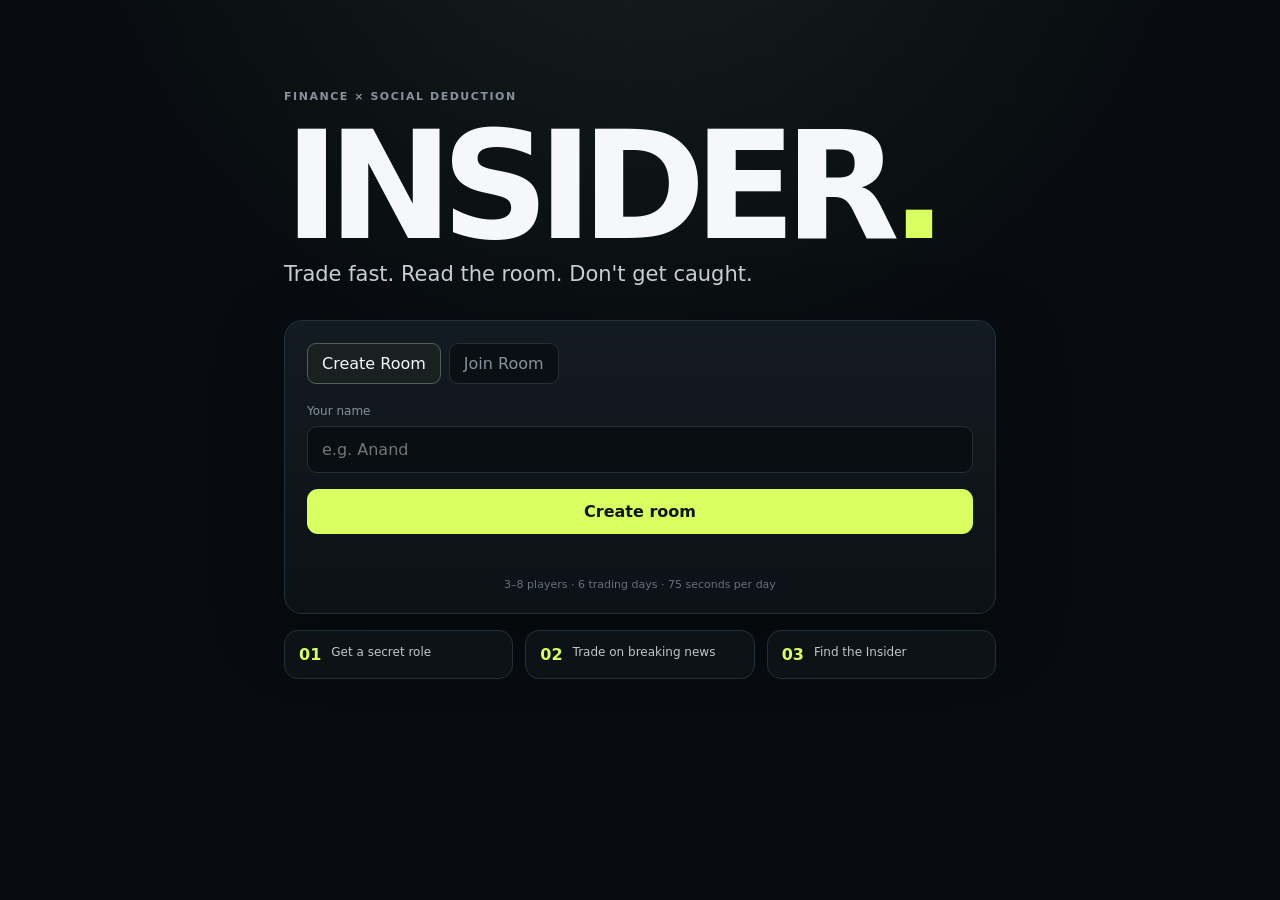
==== public/index.html @ 467c2cb7 "Rename index.html to public/index.html" ====
<!doctype html>
<html lang="en">
<head>
  <meta charset="utf-8" />
  <meta name="viewport" content="width=device-width,initial-scale=1" />
  <title>INSIDER — Finance Social Deduction</title>
  <link rel="stylesheet" href="/styles.css" />
</head>
<body>
  <div id="app">
    <section id="landing" class="screen active">
      <div class="landing-grid"></div>
      <div class="brand-block">
        <div class="eyebrow">FINANCE × SOCIAL DEDUCTION</div>
        <h1>INSIDER<span>.</span></h1>
        <p class="tagline">Trade fast. Read the room. Don't get caught.</p>
        <div class="card lobby-card">
          <div class="lobby-tabs">
            <button class="tab active" data-mode="create">Create Room</button>
            <button class="tab" data-mode="join">Join Room</button>
          </div>
          <label>Your name</label>
          <input id="nameInput" maxlength="18" placeholder="e.g. Anand" autocomplete="off" />
          <div id="joinRow" class="join-row hidden">
            <label>Room code</label>
            <input id="roomInput" maxlength="4" placeholder="ABCD" autocomplete="off" />
          </div>
          <button id="mainLobbyBtn" class="primary big">Create room</button>
          <div id="landingError" class="error"></div>
          <div class="micro">3–8 players · 6 trading days · 75 seconds per day</div>
        </div>
        <div class="howto">
          <div><strong>01</strong><span>Get a secret role</span></div>
          <div><strong>02</strong><span>Trade on breaking news</span></div>
          <div><strong>03</strong><span>Find the Insider</span></div>
        </div>
      </div>
    </section>

    <section id="game" class="screen">
      <header class="topbar">
        <div class="logo">INSIDER<span>.</span></div>
        <div class="room-chip">ROOM <strong id="roomCodeLabel">----</strong></div>
        <div class="day-chip"><span id="dayLabel">LOBBY</span></div>
        <div class="timer-wrap"><div id="timer" class="timer">--:--</div><div class="timer-label">MARKET OPEN</div></div>
      </header>

      <main class="game-shell">
        <aside class="left-panel">
          <div id="roleCard" class="role-card card"></div>
          <div class="card portfolio-card">
            <div class="section-label">YOUR PORTFOLIO</div>
            <div id="portfolioValue" class="portfolio-value">$10,000</div>
            <div id="portfolioDelta" class="delta flat">+0.00%</div>
            <div class="stat-row"><span>Cash</span><strong id="cashValue">$10,000</strong></div>
            <div class="stat-row"><span>Long value</span><strong id="longValue">$0</strong></div>
            <div class="stat-row"><span>Short liability</span><strong id="shortValue">$0</strong></div>
          </div>
          <div class="card players-card">
            <div class="section-label">PLAYERS <span id="playerCount">0/8</span></div>
            <div id="playersList" class="players-list"></div>
          </div>
        </aside>

        <section class="center-panel">
          <div id="lobbyPanel" class="center-card card"></div>
          <div id="marketPanel" class="hidden">
            <div class="news-card card">
              <div class="news-kicker">BREAKING NEWS · DAY <span id="newsDay">1</span></div>
              <h2 id="newsTitle">Market opens.</h2>
              <p id="newsText">Headline loading...</p>
              <div id="insiderIntel" class="insider-intel hidden"></div>
            </div>
            <div class="market-grid" id="marketGrid"></div>
            <div class="orders-card card">
              <div class="orders-head">
                <div><div class="section-label">ORDER TICKETS</div><div class="subtle">Orders resolve together at the close.</div></div>
                <div id="ordersStatus" class="order-status">No orders</div>
              </div>
              <div id="ordersList" class="orders-list"></div>
            </div>
            <div id="regulatorPanel" class="card regulator-panel hidden"></div>
            <div id="betweenPanel" class="card between-panel hidden"></div>
            <div id="finishedPanel" class="card finished-panel hidden"></div>
          </div>
        </section>

        <aside class="right-panel">
          <div class="card feed-card">
            <div class="section-label">MARKET FEED</div>
            <div id="feed" class="feed"></div>
          </div>
          <div class="card rules-card">
            <div class="section-label">HOW TO WIN</div>
            <p><strong>Trader</strong> — grow your portfolio.</p>
            <p><strong>Insider</strong> — use tomorrow's headline without getting caught.</p>
            <p><strong>Regulator</strong> — identify the Insider and earn the SEC bonus.</p>
          </div>
        </aside>
      </main>
    </section>
  </div>
  <script src="/app.js"></script>
</body>
</html>
---- styles.css ----
:root{
  --bg:#080c10;--panel:#0f151b;--panel2:#121a21;--line:#23303a;--text:#f5f7f8;--muted:#87929e;
  --accent:#d8ff5f;--accent2:#94d82d;--danger:#ff6666;--blue:#7ad7ff;--gold:#ffc857;
  --shadow:0 20px 70px rgba(0,0,0,.35);
}
*{box-sizing:border-box}body{margin:0;background:radial-gradient(circle at 50% -20%,#16201e,transparent 45%),var(--bg);color:var(--text);font-family:Inter,ui-sans-serif,system-ui,-apple-system,BlinkMacSystemFont,"Segoe UI",sans-serif;min-height:100vh}
button,input{font:inherit}button{cursor:pointer}.screen{display:none}.screen.active{display:block}
.landing-grid{position:fixed;inset:0;opacity:.22;background-image:linear-gradient(rgba(255,255,255,.04) 1px,transparent 1px),linear-gradient(90deg,rgba(255,255,255,.04) 1px,transparent 1px);background-size:48px 48px;mask-image:linear-gradient(to bottom,black,transparent 75%)}
.brand-block{position:relative;max-width:760px;margin:0 auto;padding:10vh 24px 60px}.eyebrow,.section-label,.news-kicker{letter-spacing:.14em;font-weight:800;font-size:11px;color:var(--muted)}
.brand-block h1{font-size:clamp(70px,15vw,150px);line-height:.9;letter-spacing:-.08em;margin:16px 0 8px}.brand-block h1 span,.logo span{color:var(--accent)}
.tagline{font-size:21px;color:#c6ced4;margin:0 0 34px}.card{background:linear-gradient(180deg,rgba(20,28,35,.96),rgba(12,18,23,.96));border:1px solid var(--line);border-radius:18px;box-shadow:var(--shadow)}
.lobby-card{padding:22px}.lobby-tabs{display:flex;gap:8px;margin-bottom:20px}.tab{border:1px solid var(--line);background:#0a0f13;color:var(--muted);padding:10px 14px;border-radius:9px}.tab.active{border-color:#526059;background:#18211f;color:var(--text)}label{display:block;color:var(--muted);font-size:12px;margin:8px 0}.lobby-card input{width:100%;border:1px solid var(--line);background:#090e12;color:var(--text);padding:13px 14px;border-radius:10px;outline:none;text-transform:none}.lobby-card input:focus{border-color:#70836a}.join-row{margin-top:12px}.primary{background:var(--accent);color:#10150b;border:0;font-weight:900;border-radius:11px;padding:13px 17px;margin-top:16px}.primary:hover{filter:brightness(1.04)}.primary.big{width:100%;font-size:16px}.secondary{background:#111a20;color:var(--text);border:1px solid var(--line);padding:10px 13px;border-radius:10px;font-weight:700}.danger{background:rgba(255,102,102,.12);border-color:rgba(255,102,102,.45);color:#ff8b8b}.error{color:var(--danger);min-height:20px;margin-top:10px;font-size:13px}.micro{font-size:11px;color:#65717b;margin-top:14px;text-align:center}.howto{display:grid;grid-template-columns:repeat(3,1fr);gap:12px;margin-top:16px}.howto div{border:1px solid var(--line);background:#0c1216;padding:14px;border-radius:14px;display:flex;gap:10px}.howto strong{color:var(--accent)}.howto span{color:#bec7cd;font-size:12px}
.topbar{height:70px;border-bottom:1px solid var(--line);display:grid;grid-template-columns:1fr auto auto 1fr;align-items:center;gap:12px;padding:0 24px;background:rgba(7,11,15,.94);position:sticky;top:0;z-index:5}.logo{font-weight:1000;letter-spacing:-.04em;font-size:24px}.room-chip,.day-chip{font-size:12px;color:var(--muted);background:#0d1419;border:1px solid var(--line);padding:8px 12px;border-radius:999px}.room-chip strong{color:var(--text);letter-spacing:.12em}.timer-wrap{text-align:right}.timer{font-size:28px;font-weight:900;letter-spacing:-.03em}.timer-label{font-size:9px;color:var(--muted);letter-spacing:.15em;font-weight:800}
.game-shell{display:grid;grid-template-columns:280px minmax(420px,1fr) 300px;gap:14px;padding:16px;max-width:1500px;margin:0 auto}.left-panel,.right-panel,.center-panel{display:flex;flex-direction:column;gap:14px}.center-panel{min-width:0}.role-card{padding:16px;min-height:142px}.role-title{font-size:24px;font-weight:1000;margin:4px 0}.role-note{color:#9eabb3;font-size:12px;line-height:1.5}.role-badge{display:inline-flex;border-radius:999px;padding:5px 8px;font-size:10px;font-weight:900;letter-spacing:.12em}.role-badge.insider{background:rgba(255,200,87,.14);color:var(--gold)}.role-badge.regulator{background:rgba(122,215,255,.13);color:var(--blue)}.role-badge.trader{background:rgba(216,255,95,.12);color:var(--accent)}
.portfolio-card{padding:16px}.portfolio-value{font-size:34px;font-weight:1000;letter-spacing:-.04em;margin:6px 0 2px}.delta{font-size:12px;font-weight:800;margin-bottom:14px}.delta.up{color:var(--accent)}.delta.down{color:var(--danger)}.delta.flat{color:var(--muted)}.stat-row{display:flex;justify-content:space-between;padding:8px 0;border-top:1px solid rgba(255,255,255,.05);font-size:12px;color:var(--muted)}.stat-row strong{color:#dce2e6}
.players-card{padding:16px}.players-list{display:flex;flex-direction:column;gap:8px;margin-top:10px}.player-row{display:grid;grid-template-columns:10px 1fr auto;align-items:center;gap:8px;font-size:12px}.dot{width:8px;height:8px;border-radius:50%;background:#7e8a93}.player-name{white-space:nowrap;overflow:hidden;text-overflow:ellipsis}.player-val{font-variant-numeric:tabular-nums;color:#cdd4d8}.you{font-weight:900}.caught{color:var(--danger)}
.center-card{padding:28px}.lobby-title{font-size:36px;font-weight:1000;letter-spacing:-.05em;margin:8px 0}.lobby-copy{color:#9ba8b0;line-height:1.5}.room-code-large{font-size:54px;letter-spacing:.12em;font-weight:1000;margin:20px 0;color:var(--accent)}.player-pills{display:flex;flex-wrap:wrap;gap:8px;margin:18px 0}.pill{border:1px solid var(--line);padding:8px 11px;border-radius:999px;color:#c9d0d5;font-size:12px}.host-tag{color:var(--accent)}
.news-card{padding:18px 20px;position:relative;overflow:hidden}.news-card h2{font-size:28px;letter-spacing:-.04em;line-height:1.08;margin:8px 0}.news-card p{margin:0;color:#aab5bc;font-size:13px;line-height:1.5}.insider-intel{position:absolute;top:15px;right:15px;border:1px solid rgba(255,200,87,.35);background:rgba(255,200,87,.09);color:var(--gold);padding:7px 10px;border-radius:9px;font-size:11px;font-weight:800}.market-grid{display:grid;grid-template-columns:repeat(3,1fr);gap:10px}.stock-card{padding:15px;background:linear-gradient(180deg,#121a20,#0c1318);border:1px solid var(--line);border-radius:16px}.stock-head{display:flex;justify-content:space-between;gap:8px}.ticker{font-weight:1000}.stock-name{font-size:11px;color:var(--muted)}.stock-price{font-size:26px;font-weight:900;margin:12px 0 2px}.pct{font-size:11px;font-weight:900}.pct.up{color:var(--accent)}.pct.down{color:var(--danger)}.pct.flat{color:var(--muted)}
.orders-card{padding:16px}.orders-head{display:flex;justify-content:space-between;align-items:flex-end;margin-bottom:12px}.subtle{font-size:11px;color:#6f7b84;margin-top:3px}.order-status{font-size:11px;color:var(--muted)}.orders-list{display:flex;flex-direction:column;gap:10px}.order-ticket{border:1px solid var(--line);border-radius:14px;padding:12px;background:#0c1318;display:grid;grid-template-columns:1fr 120px 120px auto;align-items:center;gap:10px}.order-ticket .name{font-weight:900}.order-ticket .price{font-size:11px;color:var(--muted)}.select,input.qty{width:100%;background:#081015;color:#e8edf0;border:1px solid var(--line);border-radius:9px;padding:9px}.save-order{background:#131d23;color:#dfe6ea;border:1px solid #31404a;border-radius:9px;padding:9px 10px;font-weight:800}.saved{border-color:#667c57;background:#1a2716;color:var(--accent)}
.regulator-panel{padding:16px}.regulator-panel h3,.between-panel h3,.finished-panel h3{margin:0 0 7px;font-size:18px}.regulator-copy{font-size:12px;color:#97a4ac;line-height:1.5}.accuse-grid{display:grid;grid-template-columns:1fr 1fr;gap:8px;margin-top:12px}.accuse-btn{border:1px solid var(--line);background:#0c1318;color:#e6eaed;padding:10px;border-radius:9px;text-align:left}.accuse-btn:hover{border-color:#6e8290}.accuse-btn strong{display:block}.accuse-btn small{color:#73818a}.between-panel{padding:18px}.price-change{display:grid;grid-template-columns:1fr 1fr 1fr;gap:8px;margin:16px 0}.change-box{padding:10px;border:1px solid var(--line);border-radius:11px;text-align:center}.change-box span{display:block;color:var(--muted);font-size:10px}.change-box strong{font-size:16px}.next-btn{width:100%}
.feed-card,.rules-card{padding:15px}.feed{margin-top:10px;display:flex;flex-direction:column;gap:9px}.feed-item{border-left:2px solid #2a3941;padding-left:9px;font-size:11px;line-height:1.4;color:#aeb8be}.feed-item.alert{border-color:var(--gold);color:#d8c38f}.feed-item.resolution{border-color:var(--accent)}.rules-card p{font-size:11px;color:#8e9aa2;line-height:1.45}.rules-card strong{color:#d7dfe3}.finished-panel{padding:20px}.winner{font-size:34px;font-weight:1000;letter-spacing:-.04em}.winner span{color:var(--accent)}.rankings{display:flex;flex-direction:column;gap:8px;margin:15px 0}.rank{display:grid;grid-template-columns:28px 1fr auto;gap:8px;align-items:center;padding:10px;border:1px solid var(--line);border-radius:10px;background:#0b1217}.rank .n{font-weight:1000;color:var(--gold)}.rank .v{font-weight:900}.reveal{margin-top:18px;border-top:1px solid var(--line);padding-top:15px}.chart{width:100%;height:170px;background:#091015;border:1px solid var(--line);border-radius:10px}.moment{margin-top:10px;font-size:11px;color:#9ca7ae}.hidden{display:none!important}
@media(max-width:1100px){.game-shell{grid-template-columns:240px minmax(0,1fr)}.right-panel{display:none}}@media(max-width:780px){.topbar{grid-template-columns:1fr auto auto}.timer-wrap{display:none}.game-shell{grid-template-columns:1fr;padding:10px}.left-panel{display:grid;grid-template-columns:1fr 1fr}.players-card{grid-column:1/-1}.market-grid{grid-template-columns:1fr}.order-ticket{grid-template-columns:1fr 90px 90px auto}.howto{grid-template-columns:1fr}.brand-block{padding-top:8vh}.brand-block h1{font-size:76px}}
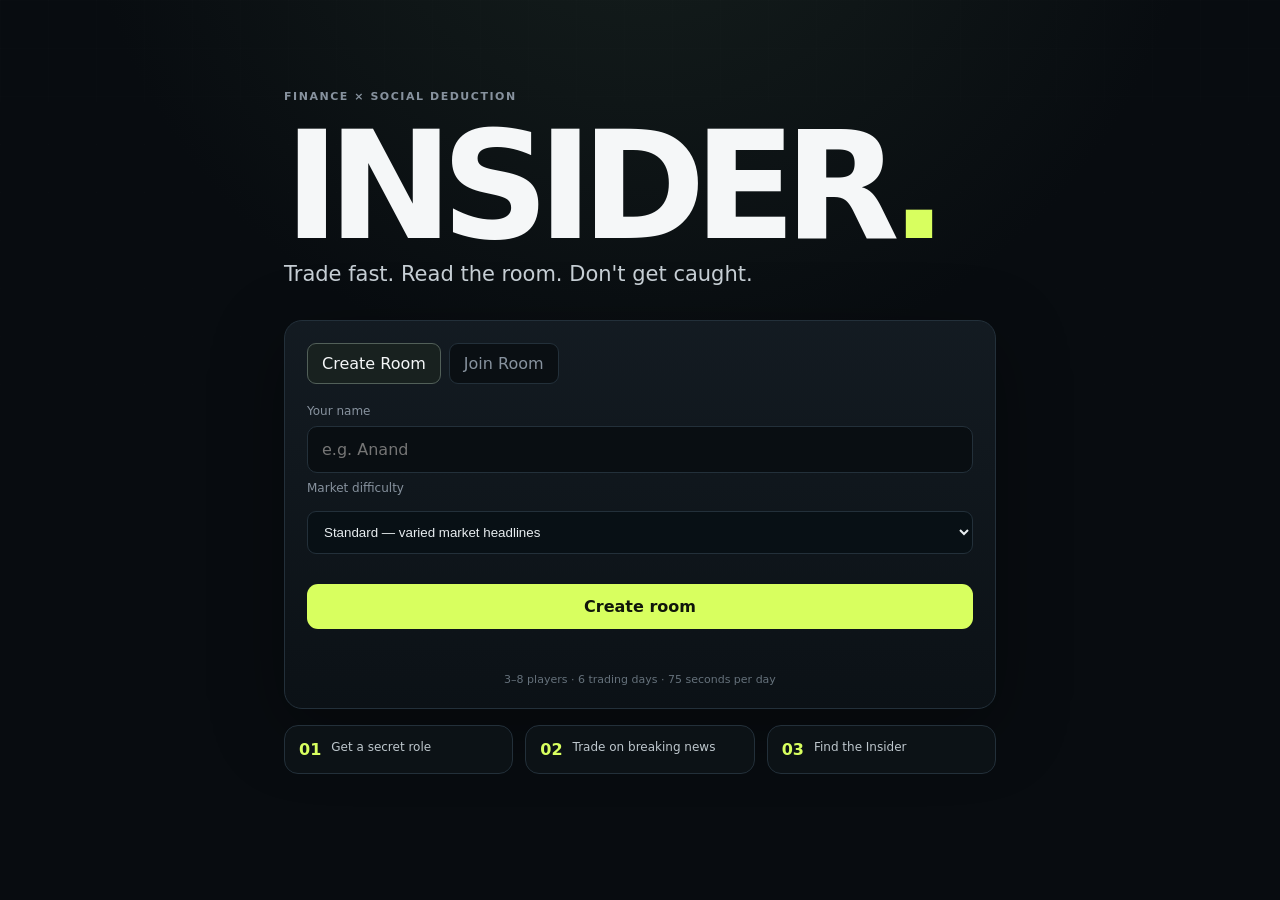
==== commit 82af2dcb: "Add files via upload" ====
--- a/public/index.html
+++ b/public/index.html
@@ -21,6 +21,14 @@
           </div>
           <label>Your name</label>
           <input id="nameInput" maxlength="18" placeholder="e.g. Anand" autocomplete="off" />
+          <div id="difficultyRow">
+            <label for="difficultyInput">Market difficulty</label>
+            <select id="difficultyInput" class="select" style="width:100%;margin:8px 0 14px;padding:12px">
+              <option value="easy">Easy — one clear stock move</option>
+              <option value="standard" selected>Standard — varied market headlines</option>
+              <option value="expert">Expert — several stocks move together</option>
+            </select>
+          </div>
           <div id="joinRow" class="join-row hidden">
             <label>Room code</label>
             <input id="roomInput" maxlength="4" placeholder="ABCD" autocomplete="off" />
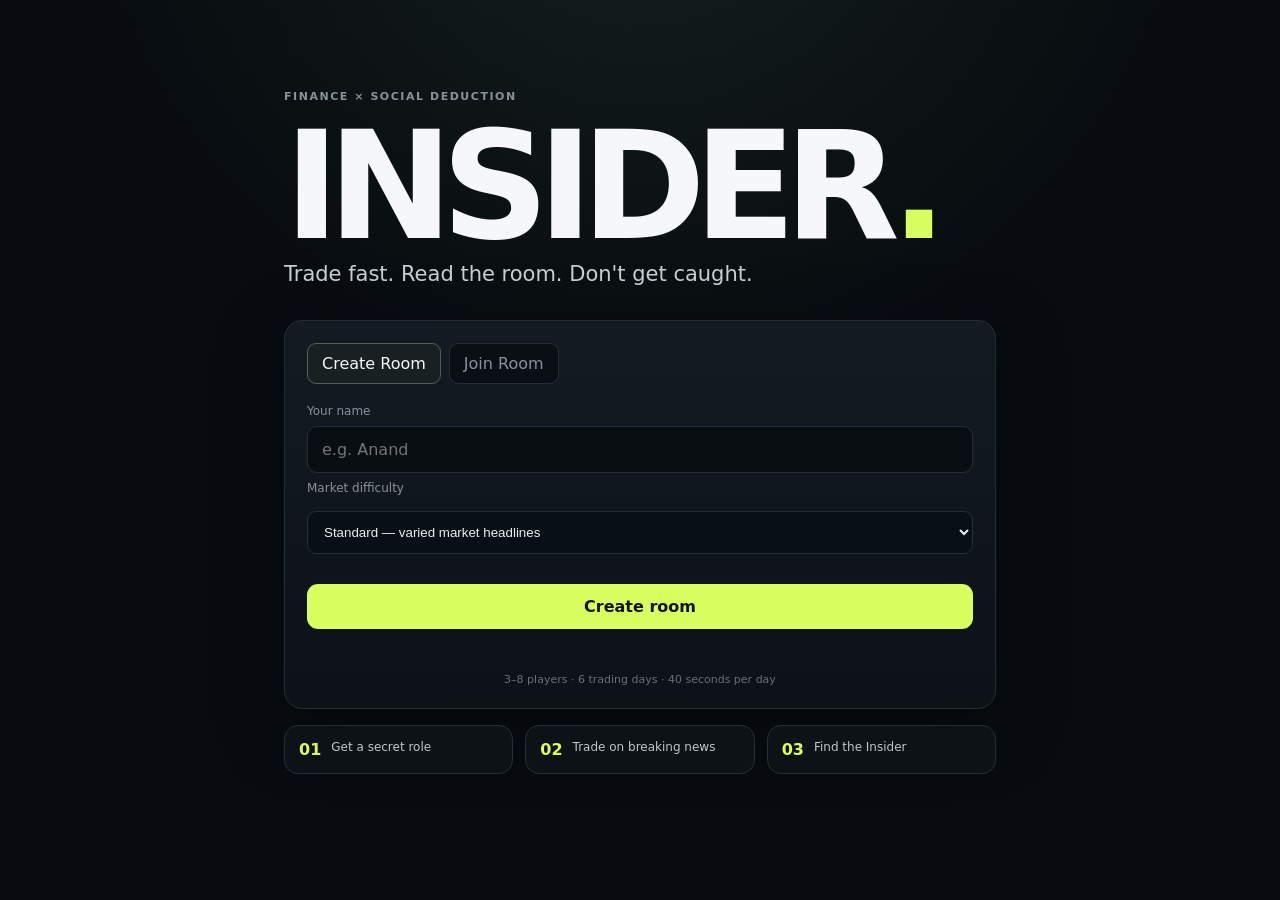
==== commit 01766317: "Add files via upload" ====
--- a/public/index.html
+++ b/public/index.html
@@ -35,7 +35,7 @@
           </div>
           <button id="mainLobbyBtn" class="primary big">Create room</button>
           <div id="landingError" class="error"></div>
-          <div class="micro">3–8 players · 6 trading days · 75 seconds per day</div>
+          <div class="micro">3–8 players · 6 trading days · 40 seconds per day</div>
         </div>
         <div class="howto">
           <div><strong>01</strong><span>Get a secret role</span></div>
@@ -82,7 +82,7 @@
             <div class="market-grid" id="marketGrid"></div>
             <div class="orders-card card">
               <div class="orders-head">
-                <div><div class="section-label">ORDER TICKETS</div><div class="subtle">Orders resolve together at the close.</div></div>
+                <div><div class="section-label">ORDER TICKETS</div><div class="subtle">Set your position before the bell. Fills use the displayed price; the headline and group trades move prices at close.</div></div>
                 <div id="ordersStatus" class="order-status">No orders</div>
               </div>
               <div id="ordersList" class="orders-list"></div>
